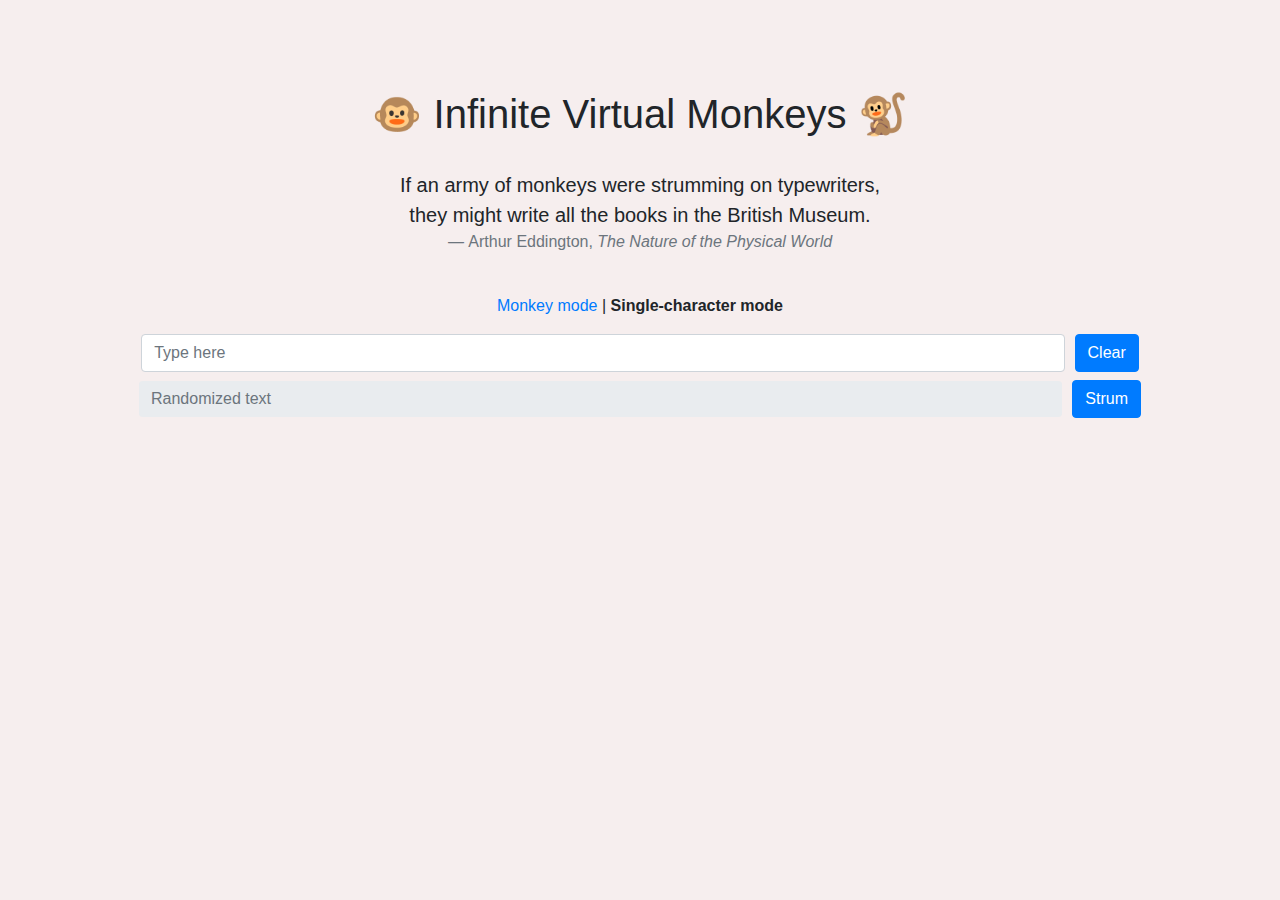
==== single.html @ d8e1f950 "Add Single-letter mode" ====
<!doctype html>
<html lang="en">
  <head>    
    <!-- Required meta tags -->
    <meta charset="utf-8">
    <meta name="viewport" content="width=device-width, initial-scale=1, shrink-to-fit=no">
    <meta name="description" content="Turn your text into emojis">
    <meta name="keywords" content="Emoji">
    <meta name="author" content="Will Ryan">

    <!-- Bootstrap CSS -->
    <link rel="stylesheet" href="https://stackpath.bootstrapcdn.com/bootstrap/4.3.1/css/bootstrap.min.css" integrity="sha384-ggOyR0iXCbMQv3Xipma34MD+dH/1fQ784/j6cY/iJTQUOhcWr7x9JvoRxT2MZw1T" crossorigin="anonymous">

    <link rel="icon" href="./monkey-face.png">
    
    <link rel="stylesheet" href="style.css">

    <script src="javascript.js"></script>
    
    <title>Infinite Virtual Monkeys</title>
  </head>
  <body>
    <div class="container">
      <h1>🐵 Infinite Virtual Monkeys 🐒</h1><br>
      <blockquote class="blockquote text-center">
        <p class="mb-0">If an army of monkeys were strumming on typewriters,<br>they might write all the books in the British Museum.</p>
        <footer class="blockquote-footer">Arthur Eddington, <cite title="Source Title">The Nature of the Physical World</cite></footer>
      </blockquote>
      <noscript>
        <div class="alert alert-warning" role="alert">
          Error: please enable Javascript
        </div>
      </noscript>
      <br>
      <p class="text-center"><a href="./index.html">Monkey mode</a> | <strong>Single-character mode</strong></p>
      <form>
        <div class="form-row justify-content-center">
          <div class="col-10">
            <label class="sr-only" for="input">Input</label>
            <input onkeyup="moveText()" type="text" class="form-control mb-2" placeholder="Type here" autocomplete="off" id="input">
          </div>
          <div class="col-auto">
            <button type="reset" class="btn btn-primary mb-2" id="clear">Clear</button>
          </div>
        </div>
        <div class="form-row justify-content-center">
          <div class="col-10">
            <label class="sr-only" for="output">Output</label>
            <input type="text" class="form-control form-control-plaintext mb-2" placeholder="Randomized text" id="output" disabled>
          </div>
          <div class="col-auto">
            <button onclick="monkeySingle()" type="button" class="btn btn-primary mb-2">Strum</button>
          </div>
        </div>
        <div>
          <small id="counter" class="form-text text-center text-muted"></small>
        </div>
      </form>
    </div>

    <!-- Optional JavaScript -->
    <!-- jQuery first, then Popper.js, then Bootstrap JS -->
    <script src="https://code.jquery.com/jquery-3.3.1.slim.min.js" integrity="sha384-q8i/X+965DzO0rT7abK41JStQIAqVgRVzpbzo5smXKp4YfRvH+8abtTE1Pi6jizo" crossorigin="anonymous"></script>
    <script src="https://cdnjs.cloudflare.com/ajax/libs/popper.js/1.14.7/umd/popper.min.js" integrity="sha384-UO2eT0CpHqdSJQ6hJty5KVphtPhzWj9WO1clHTMGa3JDZwrnQq4sF86dIHNDz0W1" crossorigin="anonymous"></script>
    <script src="https://stackpath.bootstrapcdn.com/bootstrap/4.3.1/js/bootstrap.min.js" integrity="sha384-JjSmVgyd0p3pXB1rRibZUAYoIIy6OrQ6VrjIEaFf/nJGzIxFDsf4x0xIM+B07jRM" crossorigin="anonymous"></script>
    <script> // Re-focus after clicking "Clear"
    $('#clear').click(function(){
      $('#input').focus();
    });</script>
  </body>
</html>
---- style.css ----
html, body {
    height: 100%;
    background-color: #f6eeee;
}

body {
	display: flex;
	flex-direction: column;
	align-items: center;
	align-content: space-around;
	text-align: center;

	padding-top: 10vh;
}
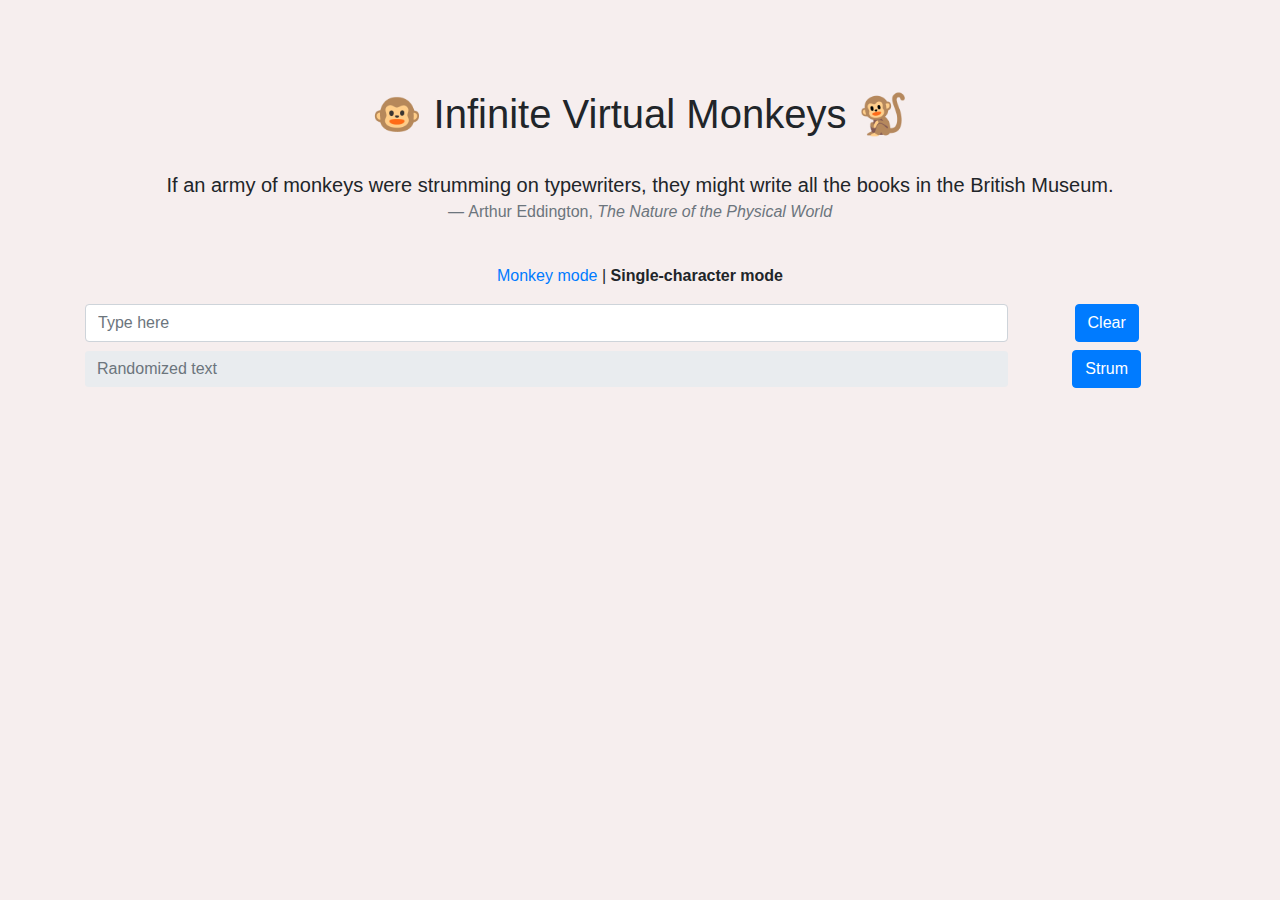
==== commit dfbfca89: "Adjust mobile spacing" ====
--- a/single.html
+++ b/single.html
@@ -23,7 +23,7 @@
     <div class="container">
       <h1>🐵 Infinite Virtual Monkeys 🐒</h1><br>
       <blockquote class="blockquote text-center">
-        <p class="mb-0">If an army of monkeys were strumming on typewriters,<br>they might write all the books in the British Museum.</p>
+        <p class="mb-0 col-12">If an army of monkeys were strumming on typewriters, they might write all the books in the British Museum.</p>
         <footer class="blockquote-footer">Arthur Eddington, <cite title="Source Title">The Nature of the Physical World</cite></footer>
       </blockquote>
       <noscript>
@@ -39,7 +39,7 @@
             <label class="sr-only" for="input">Input</label>
             <input onkeyup="moveText()" type="text" class="form-control mb-2" placeholder="Type here" autocomplete="off" id="input">
           </div>
-          <div class="col-auto">
+          <div class="col-2">
             <button type="reset" class="btn btn-primary mb-2" id="clear">Clear</button>
           </div>
         </div>
@@ -48,7 +48,7 @@
             <label class="sr-only" for="output">Output</label>
             <input type="text" class="form-control form-control-plaintext mb-2" placeholder="Randomized text" id="output" disabled>
           </div>
-          <div class="col-auto">
+          <div class="col-2">
             <button onclick="monkeySingle()" type="button" class="btn btn-primary mb-2">Strum</button>
           </div>
         </div>
